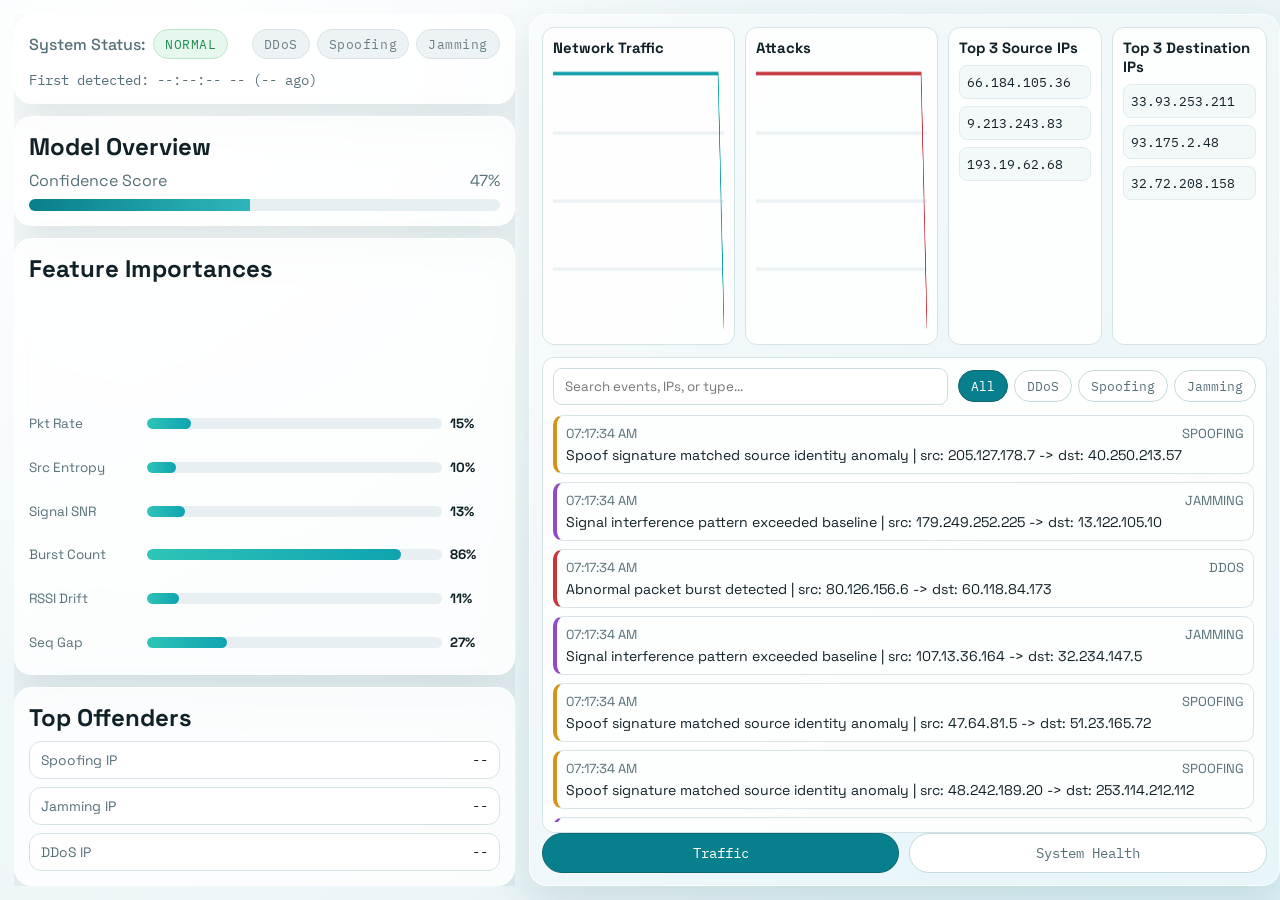
==== Dashboard/index.html @ 2bdbc836 "version 1 of dashboard; doesnt represent data" ====
<!DOCTYPE html>
<html lang="en">
<head>
  <meta charset="UTF-8" />
  <meta name="viewport" content="width=device-width, initial-scale=1.0" />
  <title>Network Intrusion Dashboard</title>
  <link rel="preconnect" href="https://fonts.googleapis.com" />
  <link rel="preconnect" href="https://fonts.gstatic.com" crossorigin />
  <link rel="stylesheet" href="styles.css" />
</head>
<body>
  <div class="app-shell">
    <aside class="left-panel">
      <section class="panel-card status-card">
        <div class="status-row">
          <div class="system-status" id="systemStatusWrap">
            <span class="label">System Status:</span>
            <span class="pill" id="systemStatus">NORMAL</span>
          </div>
          <div class="threat-indicators">
            <div class="threat-pill" id="ddosIndicator">DDoS</div>
            <div class="threat-pill" id="spoofingIndicator">Spoofing</div>
            <div class="threat-pill" id="jammingIndicator">Jamming</div>
          </div>
        </div>
        <p class="detect-time" id="firstDetected">First detected: --:--:-- -- (-- ago)</p>
      </section>

      <section class="panel-card model-overview-card">
        <h2>Model Overview</h2>
        <div class="stat-line">
          <span>Confidence Score</span>
          <span id="confidenceScore">--%</span>
        </div>
        <div class="progress-wrap">
          <div class="progress-fill" id="confidenceBar"></div>
        </div>
      </section>

      <section class="panel-card feature-card">
        <h2>Feature Importances</h2>
        <div class="feature-bars" id="featureBars"></div>
      </section>

      <section class="panel-card offenders-card">
        <h2>Top Offenders</h2>
        <div class="offender-grid">
          <div class="offender-item">
            <span class="offender-label">Spoofing IP</span>
            <span class="offender-ip" id="spoofingIp">--</span>
          </div>
          <div class="offender-item">
            <span class="offender-label">Jamming IP</span>
            <span class="offender-ip" id="jammingIp">--</span>
          </div>
          <div class="offender-item">
            <span class="offender-label">DDoS IP</span>
            <span class="offender-ip" id="ddosIp">--</span>
          </div>
        </div>
      </section>
    </aside>

    <main class="right-panel">
      <section class="tab-view active" id="trafficTab" aria-label="Traffic Tab">
        <div class="traffic-layout">
          <div class="traffic-top">
            <div class="mini-chart-card">
              <h3>Network Traffic</h3>
              <canvas id="trafficChart" width="400" height="160"></canvas>
            </div>

            <div class="mini-chart-card">
              <h3>Attacks</h3>
              <canvas id="attackChart" width="400" height="160"></canvas>
            </div>

            <div class="ip-list-card">
              <h3>Top 3 Source IPs</h3>
              <ul id="sourceIpList"></ul>
            </div>

            <div class="ip-list-card">
              <h3>Top 3 Destination IPs</h3>
              <ul id="destinationIpList"></ul>
            </div>
          </div>

          <div class="traffic-bottom">
            <div class="log-controls">
              <input type="text" id="logSearch" placeholder="Search events, IPs, or type..." />
              <div class="filters" id="filters">
                <button class="filter-btn active" data-filter="all">All</button>
                <button class="filter-btn" data-filter="ddos">DDoS</button>
                <button class="filter-btn" data-filter="spoofing">Spoofing</button>
                <button class="filter-btn" data-filter="jamming">Jamming</button>
              </div>
            </div>
            <div class="event-log" id="eventLog"></div>
          </div>
        </div>
      </section>

      <section class="tab-view" id="healthTab" aria-label="System Health Tab">
        <div class="health-layout">
          <section class="panel-card health-card">
            <h2>System</h2>
            <p id="systemUptime">System uptime: --:--:-- (since --/--/-- --:--)</p>
            <p id="lastUpdated">Last updated: --:--:--</p>
            <div class="status-line">
              <span>System Health Status</span>
              <span class="status-pill healthy" id="systemHealthStatus">HEALTHY</span>
            </div>
            <div class="metric-grid" id="systemMetrics"></div>
          </section>

          <section class="panel-card health-card">
            <h2>Model Status</h2>
            <div class="status-line">
              <span>Model Pipeline</span>
              <span class="status-pill healthy" id="modelStatus">ACTIVE</span>
            </div>
            <div class="metric-grid" id="modelMetrics"></div>
          </section>

          <section class="panel-card health-card">
            <h2>Data Status</h2>
            <div class="status-line">
              <span>Ingestion Status</span>
              <span class="status-pill healthy" id="dataStatus">INGESTING</span>
            </div>
            <div class="metric-grid" id="dataMetrics"></div>
          </section>
        </div>
      </section>

      <nav class="tab-controls" aria-label="Dashboard Tabs">
        <button class="tab-btn active" data-tab="trafficTab">Traffic</button>
        <button class="tab-btn" data-tab="healthTab">System Health</button>
      </nav>
    </main>
  </div>

  <script src="script.js"></script>
</body>
</html>
---- Dashboard/styles.css ----
@import url('https://fonts.googleapis.com/css2?family=Space+Grotesk:wght@400;500;700&family=IBM+Plex+Mono:wght@400;500;700&display=swap');

:root {
  --bg-0: #f4f9fb;
  --bg-1: #e5f2f4;
  --panel: rgba(255, 255, 255, 0.78);
  --panel-strong: #ffffff;
  --line: #d4e3e5;
  --text: #102127;
  --muted: #567079;
  --accent: #087f8c;
  --accent-soft: #b7ecf2;
  --danger: #c7363f;
  --success: #1e8f4d;
  --warning: #d39419;
  --radius-lg: 18px;
  --radius-md: 12px;
  --shadow: 0 18px 42px rgba(19, 62, 70, 0.12);
}

* {
  box-sizing: border-box;
}

html,
body {
  height: 100%;
  margin: 0;
  overflow: hidden;
}

body {
  font-family: "Space Grotesk", "Segoe UI", sans-serif;
  color: var(--text);
  background:
    radial-gradient(circle at 12% 8%, #ffffff 0%, rgba(255, 255, 255, 0) 45%),
    radial-gradient(circle at 88% 92%, #dbf1f7 0%, rgba(219, 241, 247, 0) 48%),
    linear-gradient(125deg, var(--bg-0), var(--bg-1));
}

h2,
h3,
p {
  margin: 0;
}

.app-shell {
  display: grid;
  grid-template-columns: 40% 60%;
  height: 100dvh;
  gap: 14px;
  padding: 14px;
}

.left-panel,
.right-panel {
  height: 100%;
  min-height: 0;
}

.left-panel {
  display: grid;
  grid-template-rows: auto auto minmax(0, 1fr) auto;
  gap: 12px;
  overflow: hidden;
}

.panel-card {
  background: var(--panel);
  border: 1px solid rgba(255, 255, 255, 0.9);
  backdrop-filter: blur(8px);
  border-radius: var(--radius-lg);
  padding: 14px;
  box-shadow: var(--shadow);
}

.status-card {
  display: grid;
  gap: 12px;
}

.status-row {
  display: flex;
  gap: 10px;
  justify-content: space-between;
  flex-wrap: wrap;
}

.system-status {
  display: flex;
  align-items: center;
  gap: 8px;
}

.label {
  color: var(--muted);
  font-weight: 500;
}

.pill,
.threat-pill,
.status-pill {
  font-family: "IBM Plex Mono", monospace;
  font-size: 0.83rem;
  letter-spacing: 0.04em;
  border-radius: 999px;
  padding: 5px 11px;
  border: 1px solid transparent;
}

.pill.normal {
  color: var(--success);
  background: #e6f7ee;
  border-color: #bce6ce;
}

.pill.danger {
  color: var(--danger);
  background: #fdeced;
  border-color: #f5b9be;
}

.threat-indicators {
  display: flex;
  gap: 7px;
  flex-wrap: wrap;
}

.threat-pill {
  color: #6b8087;
  background: #edf2f4;
  border-color: #d9e3e6;
}

.threat-pill.active {
  color: #ffffff;
  background: var(--danger);
  border-color: #b51e27;
}

.detect-time {
  color: var(--muted);
  font-family: "IBM Plex Mono", monospace;
  font-size: 0.86rem;
}

.model-overview-card {
  display: grid;
  gap: 8px;
}

.stat-line {
  display: flex;
  justify-content: space-between;
  align-items: center;
  color: var(--muted);
}

.progress-wrap {
  height: 12px;
  border-radius: 999px;
  background: #e6eff1;
  overflow: hidden;
}

.progress-fill {
  height: 100%;
  width: 0;
  background: linear-gradient(90deg, var(--accent), #2fb6ba);
  transition: width 0.5s ease;
}

.feature-card {
  display: grid;
  gap: 10px;
  min-height: 200px;
  min-width: 0;
  overflow: hidden;
}

.feature-bars {
  display: grid;
  gap: 8px;
  min-height: 0;
}

.feature-row {
  display: grid;
  grid-template-columns: 110px 1fr 50px;
  align-items: center;
  gap: 8px;
  font-size: 0.84rem;
}

.feature-row span {
  color: var(--muted);
}

.feature-track {
  height: 11px;
  border-radius: 999px;
  background: #e8eff2;
  overflow: hidden;
}

.feature-value {
  height: 100%;
  border-radius: inherit;
  background: linear-gradient(90deg, #2ec4b6, #0fa3b1);
}

.offenders-card {
  display: grid;
  gap: 8px;
}

.offender-grid {
  display: grid;
  gap: 8px;
}

.offender-item {
  display: flex;
  justify-content: space-between;
  align-items: center;
  background: var(--panel-strong);
  border: 1px solid var(--line);
  border-radius: var(--radius-md);
  padding: 9px 11px;
}

.offender-label {
  color: var(--muted);
  font-size: 0.86rem;
}

.offender-ip {
  font-family: "IBM Plex Mono", monospace;
  font-size: 0.86rem;
}

.right-panel {
  background: rgba(255, 255, 255, 0.32);
  border: 1px solid rgba(255, 255, 255, 0.7);
  border-radius: var(--radius-lg);
  box-shadow: var(--shadow);
  display: flex;
  flex-direction: column;
  min-height: 0;
  height: 100%;
  overflow: hidden;
}

.tab-view {
  flex: 1;
  display: none;
  min-height: 0;
  overflow: hidden;
}

.tab-view.active {
  display: block;
}

.traffic-layout {
  height: 100%;
  display: grid;
  grid-template-rows: 40% 60%;
  gap: 12px;
  padding: 12px;
}

.traffic-top {
  min-height: 0;
  display: grid;
  grid-template-columns: 1fr 1fr 0.8fr 0.8fr;
  gap: 10px;
}

.mini-chart-card,
.ip-list-card,
.traffic-bottom,
.health-card {
  background: rgba(255, 255, 255, 0.88);
  border: 1px solid var(--line);
  border-radius: var(--radius-md);
  padding: 10px;
}

.mini-chart-card h3,
.ip-list-card h3,
.health-card h2 {
  margin-bottom: 8px;
  font-size: 0.93rem;
}

canvas {
  width: 100%;
  height: calc(100% - 24px);
}

.ip-list-card ul {
  list-style: none;
  margin: 0;
  padding: 0;
  display: grid;
  gap: 7px;
}

.ip-list-card li {
  font-family: "IBM Plex Mono", monospace;
  font-size: 0.83rem;
  padding: 7px;
  border-radius: 8px;
  background: #f3f8f9;
  border: 1px solid #dfebee;
}

.traffic-bottom {
  min-height: 0;
  display: grid;
  grid-template-rows: auto 1fr;
  gap: 10px;
}

.log-controls {
  display: grid;
  grid-template-columns: 1fr auto;
  gap: 10px;
  align-items: center;
}

#logSearch {
  width: 100%;
  border: 1px solid #ccdde0;
  border-radius: 9px;
  padding: 9px 11px;
  font-family: inherit;
}

.filters {
  display: flex;
  gap: 6px;
}

.filter-btn,
.tab-btn {
  border: 1px solid #c4dadd;
  background: #ffffff;
  color: var(--muted);
  border-radius: 999px;
  padding: 7px 12px;
  font-family: "IBM Plex Mono", monospace;
  font-size: 0.79rem;
  cursor: pointer;
}

.filter-btn.active,
.tab-btn.active {
  color: #ffffff;
  background: var(--accent);
  border-color: #0f6770;
}

.event-log {
  min-height: 0;
  overflow: auto;
  display: grid;
  gap: 8px;
  padding-right: 2px;
}

.log-item {
  border: 1px solid #d9e5e8;
  border-left-width: 4px;
  border-radius: 10px;
  padding: 9px;
  background: #fdfefe;
}

.log-item.ddos {
  border-left-color: #c7363f;
}

.log-item.spoofing {
  border-left-color: #d39419;
}

.log-item.jamming {
  border-left-color: #8f4bc9;
}

.log-head {
  display: flex;
  justify-content: space-between;
  margin-bottom: 4px;
  font-size: 0.82rem;
  color: var(--muted);
}

.log-text {
  font-size: 0.88rem;
}

.health-layout {
  height: 100%;
  padding: 12px;
  display: grid;
  grid-template-rows: 1fr 1fr 1fr;
  gap: 10px;
}

.health-card {
  display: grid;
  gap: 8px;
}

.health-card p {
  color: var(--muted);
  font-family: "IBM Plex Mono", monospace;
  font-size: 0.84rem;
}

.status-line {
  display: flex;
  justify-content: space-between;
  align-items: center;
}

.status-pill.healthy {
  color: var(--success);
  background: #e6f7ee;
  border-color: #bce6ce;
}

.status-pill.degraded {
  color: #8a6207;
  background: #fff4dc;
  border-color: #f3d08f;
}

.status-pill.critical {
  color: var(--danger);
  background: #fdeced;
  border-color: #f5b9be;
}

.metric-grid {
  display: grid;
  grid-template-columns: repeat(3, minmax(120px, 1fr));
  gap: 8px;
}

.metric {
  border: 1px solid #dce7ea;
  border-radius: 9px;
  padding: 8px;
  background: #f9fcfc;
}

.metric .name {
  color: var(--muted);
  font-size: 0.79rem;
}

.metric .value {
  margin-top: 2px;
  font-family: "IBM Plex Mono", monospace;
  font-size: 0.89rem;
}

.tab-controls {
  display: grid;
  grid-template-columns: 1fr 1fr;
  gap: 10px;
  padding: 0 12px 12px;
}

.tab-btn {
  font-size: 0.85rem;
  padding: 10px;
}

@media (max-width: 1200px) {
  .traffic-top {
    grid-template-columns: 1fr 1fr;
  }

  .metric-grid {
    grid-template-columns: repeat(2, minmax(120px, 1fr));
  }
}

@media (max-width: 980px) {
  .app-shell {
    grid-template-columns: 1fr;
    grid-template-rows: auto auto;
    height: 100dvh;
  }

  .left-panel {
    grid-template-rows: auto auto auto auto;
  }

  .right-panel {
    min-height: 70vh;
  }

  .traffic-layout {
    grid-template-rows: auto 1fr;
  }

  .traffic-top {
    grid-template-columns: 1fr;
  }

  .log-controls {
    grid-template-columns: 1fr;
  }

  .filters {
    flex-wrap: wrap;
  }

  .metric-grid {
    grid-template-columns: 1fr;
  }
}
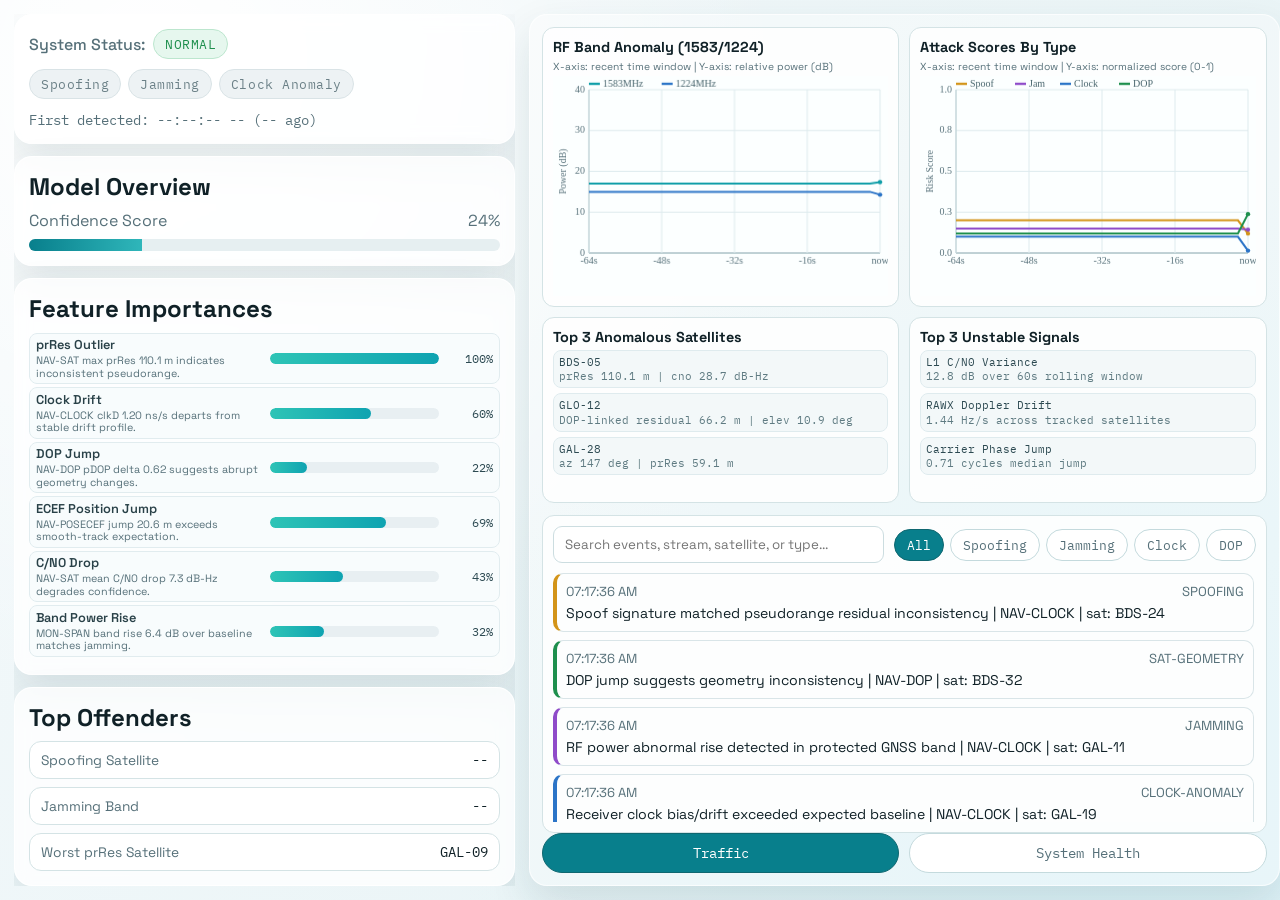
==== commit ab64c1ce: "updated dashboard for 3/24 demo" ====
--- a/Dashboard/index.html
+++ b/Dashboard/index.html
@@ -3,7 +3,7 @@
 <head>
   <meta charset="UTF-8" />
   <meta name="viewport" content="width=device-width, initial-scale=1.0" />
-  <title>Network Intrusion Dashboard</title>
+  <title>GNSS Intrusion Dashboard</title>
   <link rel="preconnect" href="https://fonts.googleapis.com" />
   <link rel="preconnect" href="https://fonts.gstatic.com" crossorigin />
   <link rel="stylesheet" href="styles.css" />
@@ -18,9 +18,9 @@
             <span class="pill" id="systemStatus">NORMAL</span>
           </div>
           <div class="threat-indicators">
-            <div class="threat-pill" id="ddosIndicator">DDoS</div>
             <div class="threat-pill" id="spoofingIndicator">Spoofing</div>
             <div class="threat-pill" id="jammingIndicator">Jamming</div>
+            <div class="threat-pill" id="clockIndicator">Clock Anomaly</div>
           </div>
         </div>
         <p class="detect-time" id="firstDetected">First detected: --:--:-- -- (-- ago)</p>
@@ -46,16 +46,16 @@
         <h2>Top Offenders</h2>
         <div class="offender-grid">
           <div class="offender-item">
-            <span class="offender-label">Spoofing IP</span>
-            <span class="offender-ip" id="spoofingIp">--</span>
+            <span class="offender-label">Spoofing Satellite</span>
+            <span class="offender-value" id="spoofingSat">--</span>
           </div>
           <div class="offender-item">
-            <span class="offender-label">Jamming IP</span>
-            <span class="offender-ip" id="jammingIp">--</span>
+            <span class="offender-label">Jamming Band</span>
+            <span class="offender-value" id="jammingBand">--</span>
           </div>
           <div class="offender-item">
-            <span class="offender-label">DDoS IP</span>
-            <span class="offender-ip" id="ddosIp">--</span>
+            <span class="offender-label">Worst prRes Satellite</span>
+            <span class="offender-value" id="worstPrResSat">--</span>
           </div>
         </div>
       </section>
@@ -66,34 +66,37 @@
         <div class="traffic-layout">
           <div class="traffic-top">
             <div class="mini-chart-card">
-              <h3>Network Traffic</h3>
-              <canvas id="trafficChart" width="400" height="160"></canvas>
+              <h3>RF Band Anomaly (1583/1224)</h3>
+              <p class="chart-caption">X-axis: recent time window | Y-axis: relative power (dB)</p>
+              <canvas id="rfChart"></canvas>
             </div>
 
             <div class="mini-chart-card">
-              <h3>Attacks</h3>
-              <canvas id="attackChart" width="400" height="160"></canvas>
+              <h3>Attack Scores By Type</h3>
+              <p class="chart-caption">X-axis: recent time window | Y-axis: normalized score (0-1)</p>
+              <canvas id="attackScoreChart"></canvas>
             </div>
 
             <div class="ip-list-card">
-              <h3>Top 3 Source IPs</h3>
-              <ul id="sourceIpList"></ul>
+              <h3>Top 3 Anomalous Satellites</h3>
+              <ul id="anomalousSatList"></ul>
             </div>
 
             <div class="ip-list-card">
-              <h3>Top 3 Destination IPs</h3>
-              <ul id="destinationIpList"></ul>
+              <h3>Top 3 Unstable Signals</h3>
+              <ul id="unstableSignalList"></ul>
             </div>
           </div>
 
           <div class="traffic-bottom">
             <div class="log-controls">
-              <input type="text" id="logSearch" placeholder="Search events, IPs, or type..." />
+              <input type="text" id="logSearch" placeholder="Search events, stream, satellite, or type..." />
               <div class="filters" id="filters">
                 <button class="filter-btn active" data-filter="all">All</button>
-                <button class="filter-btn" data-filter="ddos">DDoS</button>
                 <button class="filter-btn" data-filter="spoofing">Spoofing</button>
                 <button class="filter-btn" data-filter="jamming">Jamming</button>
+                <button class="filter-btn" data-filter="clock-anomaly">Clock</button>
+                <button class="filter-btn" data-filter="sat-geometry">DOP</button>
               </div>
             </div>
             <div class="event-log" id="eventLog"></div>
--- a/Dashboard/styles.css
+++ b/Dashboard/styles.css
@@ -172,7 +172,7 @@
 
 .feature-card {
   display: grid;
-  gap: 10px;
+  gap: 4px;
   min-height: 200px;
   min-width: 0;
   overflow: hidden;
@@ -180,20 +180,38 @@
 
 .feature-bars {
   display: grid;
-  gap: 8px;
-  min-height: 0;
+  gap: 3px;
+  min-height: 0;
+  padding-bottom: 3px;
 }
 
 .feature-row {
   display: grid;
-  grid-template-columns: 110px 1fr 50px;
+  grid-template-columns: minmax(130px, 1.35fr) 1fr 48px;
   align-items: center;
-  gap: 8px;
-  font-size: 0.84rem;
-}
-
-.feature-row span {
-  color: var(--muted);
+  gap: 6px;
+  font-size: 0.8rem;
+  padding: 4px 6px;
+  border-radius: 8px;
+  background: rgba(248, 252, 253, 0.9);
+  border: 1px solid #e1ecef;
+}
+
+.feature-meta {
+  min-width: 0;
+}
+
+.feature-name {
+  color: #294148;
+  font-weight: 600;
+  line-height: 1.1;
+}
+
+.feature-reason {
+  color: var(--muted);
+  margin-top: 2px;
+  font-size: 0.67rem;
+  line-height: 1.15;
 }
 
 .feature-track {
@@ -207,6 +225,13 @@
   height: 100%;
   border-radius: inherit;
   background: linear-gradient(90deg, #2ec4b6, #0fa3b1);
+}
+
+.feature-score {
+  text-align: right;
+  font-family: "IBM Plex Mono", monospace;
+  font-size: 0.75rem;
+  color: #2d4a52;
 }
 
 .offenders-card {
@@ -234,7 +259,7 @@
   font-size: 0.86rem;
 }
 
-.offender-ip {
+.offender-value {
   font-family: "IBM Plex Mono", monospace;
   font-size: 0.86rem;
 }
@@ -265,7 +290,7 @@
 .traffic-layout {
   height: 100%;
   display: grid;
-  grid-template-rows: 40% 60%;
+  grid-template-rows: 60% 40%;
   gap: 12px;
   padding: 12px;
 }
@@ -273,30 +298,54 @@
 .traffic-top {
   min-height: 0;
   display: grid;
-  grid-template-columns: 1fr 1fr 0.8fr 0.8fr;
+  grid-template-columns: 1fr 1fr;
+  grid-template-rows: minmax(0, 1.2fr) minmax(0, 0.8fr);
   gap: 10px;
 }
 
 .mini-chart-card,
 .ip-list-card,
-.traffic-bottom,
+.traffic-bottom {
+  background: rgba(255, 255, 255, 0.88);
+  border: 1px solid var(--line);
+  border-radius: var(--radius-md);
+  padding: 10px;
+  min-height: 0;
+  overflow: hidden;
+}
+
 .health-card {
   background: rgba(255, 255, 255, 0.88);
   border: 1px solid var(--line);
   border-radius: var(--radius-md);
-  padding: 10px;
+  padding: 9px;
+  min-height: 0;
+  overflow: hidden;
+}
+
+.mini-chart-card,
+.ip-list-card {
+  display: grid;
+  grid-template-rows: auto auto minmax(0, 1fr);
 }
 
 .mini-chart-card h3,
 .ip-list-card h3,
 .health-card h2 {
-  margin-bottom: 8px;
-  font-size: 0.93rem;
+  margin-bottom: 4px;
+  font-size: 0.9rem;
+}
+
+.chart-caption {
+  color: var(--muted);
+  font-size: 0.64rem;
+  margin-bottom: 3px;
 }
 
 canvas {
+  display: block;
   width: 100%;
-  height: calc(100% - 24px);
+  height: 100%;
 }
 
 .ip-list-card ul {
@@ -304,16 +353,29 @@
   margin: 0;
   padding: 0;
   display: grid;
-  gap: 7px;
+  gap: 5px;
+  min-height: 0;
+  align-content: start;
 }
 
 .ip-list-card li {
   font-family: "IBM Plex Mono", monospace;
-  font-size: 0.83rem;
-  padding: 7px;
+  font-size: 0.71rem;
+  padding: 4px 5px;
   border-radius: 8px;
   background: #f3f8f9;
   border: 1px solid #dfebee;
+  line-height: 1.2;
+}
+
+.sat-main {
+  color: #2d4a52;
+}
+
+.sat-sub {
+  color: #5f7b82;
+  margin-top: 2px;
+  font-size: 0.67rem;
 }
 
 .traffic-bottom {
@@ -378,16 +440,20 @@
   background: #fdfefe;
 }
 
-.log-item.ddos {
-  border-left-color: #c7363f;
-}
-
 .log-item.spoofing {
   border-left-color: #d39419;
 }
 
 .log-item.jamming {
   border-left-color: #8f4bc9;
+}
+
+.log-item.clock-anomaly {
+  border-left-color: #2b74c7;
+}
+
+.log-item.sat-geometry {
+  border-left-color: #1e8f4d;
 }
 
 .log-head {
@@ -412,13 +478,13 @@
 
 .health-card {
   display: grid;
-  gap: 8px;
+  gap: 6px;
 }
 
 .health-card p {
   color: var(--muted);
   font-family: "IBM Plex Mono", monospace;
-  font-size: 0.84rem;
+  font-size: 0.79rem;
 }
 
 .status-line {
@@ -448,25 +514,25 @@
 .metric-grid {
   display: grid;
   grid-template-columns: repeat(3, minmax(120px, 1fr));
-  gap: 8px;
+  gap: 6px;
 }
 
 .metric {
   border: 1px solid #dce7ea;
   border-radius: 9px;
-  padding: 8px;
+  padding: 6px;
   background: #f9fcfc;
 }
 
 .metric .name {
   color: var(--muted);
-  font-size: 0.79rem;
+  font-size: 0.73rem;
 }
 
 .metric .value {
-  margin-top: 2px;
-  font-family: "IBM Plex Mono", monospace;
-  font-size: 0.89rem;
+  margin-top: 1px;
+  font-family: "IBM Plex Mono", monospace;
+  font-size: 0.82rem;
 }
 
 .tab-controls {
@@ -483,7 +549,8 @@
 
 @media (max-width: 1200px) {
   .traffic-top {
-    grid-template-columns: 1fr 1fr;
+    grid-template-columns: 1fr;
+    grid-template-rows: repeat(4, minmax(0, auto));
   }
 
   .metric-grid {
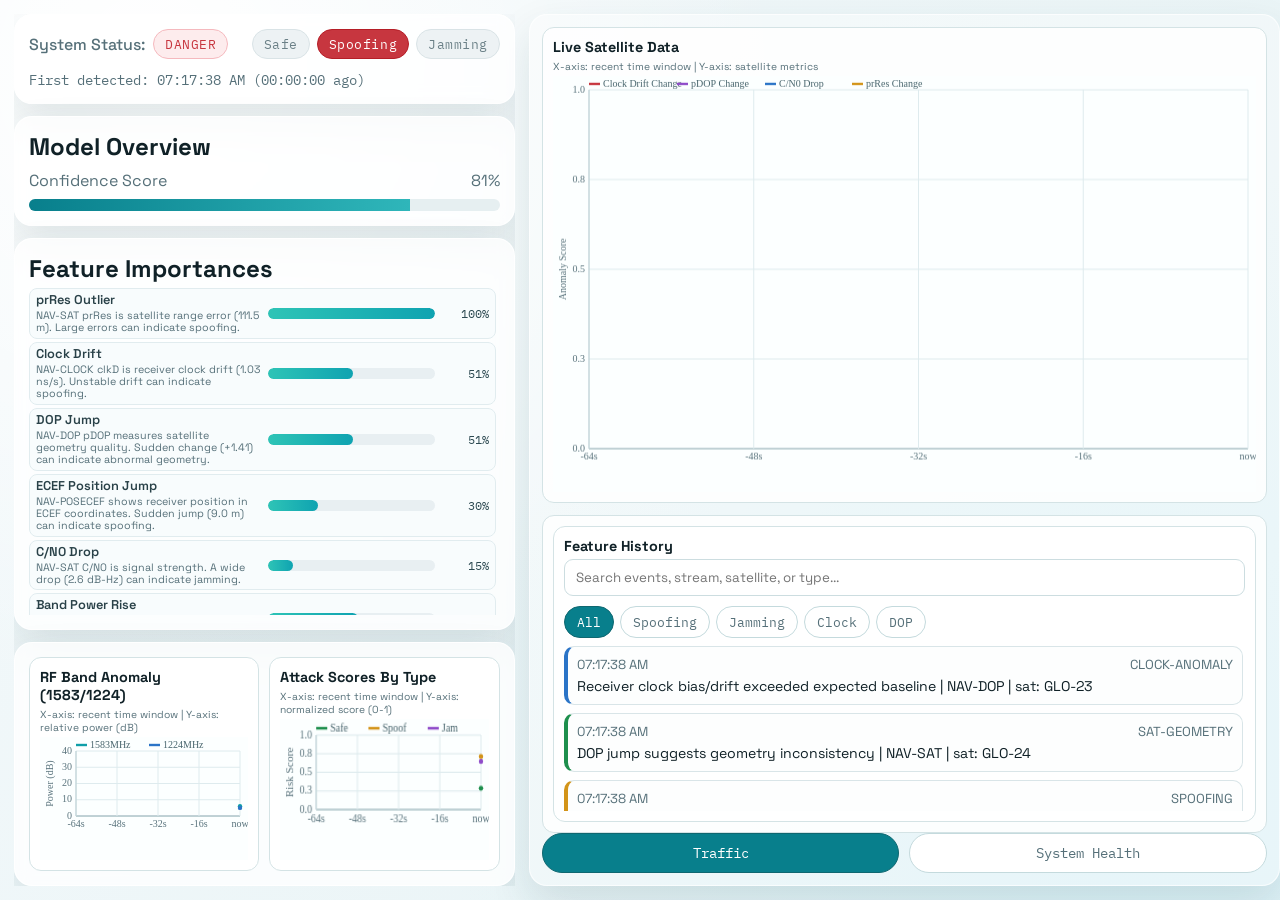
==== commit 08109445: "dashboard, backend updates, feature importances" ====
--- a/Dashboard/index.html
+++ b/Dashboard/index.html
@@ -18,9 +18,9 @@
             <span class="pill" id="systemStatus">NORMAL</span>
           </div>
           <div class="threat-indicators">
+            <div class="threat-pill" id="safeIndicator">Safe</div>
             <div class="threat-pill" id="spoofingIndicator">Spoofing</div>
             <div class="threat-pill" id="jammingIndicator">Jamming</div>
-            <div class="threat-pill" id="clockIndicator">Clock Anomaly</div>
           </div>
         </div>
         <p class="detect-time" id="firstDetected">First detected: --:--:-- -- (-- ago)</p>
@@ -42,21 +42,17 @@
         <div class="feature-bars" id="featureBars"></div>
       </section>
 
-      <section class="panel-card offenders-card">
-        <h2>Top Offenders</h2>
-        <div class="offender-grid">
-          <div class="offender-item">
-            <span class="offender-label">Spoofing Satellite</span>
-            <span class="offender-value" id="spoofingSat">--</span>
-          </div>
-          <div class="offender-item">
-            <span class="offender-label">Jamming Band</span>
-            <span class="offender-value" id="jammingBand">--</span>
-          </div>
-          <div class="offender-item">
-            <span class="offender-label">Worst prRes Satellite</span>
-            <span class="offender-value" id="worstPrResSat">--</span>
-          </div>
+      <section class="panel-card left-charts-card">
+        <div class="mini-chart-card">
+          <h3>RF Band Anomaly (1583/1224)</h3>
+          <p class="chart-caption">X-axis: recent time window | Y-axis: relative power (dB)</p>
+          <canvas id="rfChart"></canvas>
+        </div>
+
+        <div class="mini-chart-card">
+          <h3>Attack Scores By Type</h3>
+          <p class="chart-caption">X-axis: recent time window | Y-axis: normalized score (0-1)</p>
+          <canvas id="attackScoreChart"></canvas>
         </div>
       </section>
     </aside>
@@ -66,40 +62,27 @@
         <div class="traffic-layout">
           <div class="traffic-top">
             <div class="mini-chart-card">
-              <h3>RF Band Anomaly (1583/1224)</h3>
-              <p class="chart-caption">X-axis: recent time window | Y-axis: relative power (dB)</p>
-              <canvas id="rfChart"></canvas>
-            </div>
-
-            <div class="mini-chart-card">
-              <h3>Attack Scores By Type</h3>
-              <p class="chart-caption">X-axis: recent time window | Y-axis: normalized score (0-1)</p>
-              <canvas id="attackScoreChart"></canvas>
-            </div>
-
-            <div class="ip-list-card">
-              <h3>Top 3 Anomalous Satellites</h3>
-              <ul id="anomalousSatList"></ul>
-            </div>
-
-            <div class="ip-list-card">
-              <h3>Top 3 Unstable Signals</h3>
-              <ul id="unstableSignalList"></ul>
+              <h3>Live Satellite Data</h3>
+              <p class="chart-caption">X-axis: recent time window | Y-axis: satellite metrics</p>
+              <canvas id="liveOverviewChart"></canvas>
             </div>
           </div>
 
           <div class="traffic-bottom">
-            <div class="log-controls">
-              <input type="text" id="logSearch" placeholder="Search events, stream, satellite, or type..." />
-              <div class="filters" id="filters">
-                <button class="filter-btn active" data-filter="all">All</button>
-                <button class="filter-btn" data-filter="spoofing">Spoofing</button>
-                <button class="filter-btn" data-filter="jamming">Jamming</button>
-                <button class="filter-btn" data-filter="clock-anomaly">Clock</button>
-                <button class="filter-btn" data-filter="sat-geometry">DOP</button>
+            <div class="history-card">
+              <h3>Feature History</h3>
+              <div class="log-controls">
+                <input type="text" id="logSearch" placeholder="Search events, stream, satellite, or type..." />
+                <div class="filters" id="filters">
+                  <button class="filter-btn active" data-filter="all">All</button>
+                  <button class="filter-btn" data-filter="spoofing">Spoofing</button>
+                  <button class="filter-btn" data-filter="jamming">Jamming</button>
+                  <button class="filter-btn" data-filter="clock-anomaly">Clock</button>
+                  <button class="filter-btn" data-filter="sat-geometry">DOP</button>
+                </div>
               </div>
+              <div class="event-log" id="eventLog"></div>
             </div>
-            <div class="event-log" id="eventLog"></div>
           </div>
         </div>
       </section>
@@ -108,8 +91,16 @@
         <div class="health-layout">
           <section class="panel-card health-card">
             <h2>System</h2>
-            <p id="systemUptime">System uptime: --:--:-- (since --/--/-- --:--)</p>
-            <p id="lastUpdated">Last updated: --:--:--</p>
+            <div class="system-meta-row">
+              <div class="system-meta-text">
+                <p id="systemUptime">System uptime: --:--:-- (since --/--/-- --:--)</p>
+                <p id="lastUpdated">Last updated: --:--:--</p>
+              </div>
+              <div class="jump-controls" aria-label="Jump to timestamp or sample index">
+                <input id="healthJumpInput" type="number" min="0" step="1" value="0" placeholder="Sample index" />
+                <button id="healthJumpButton" type="button">Jump</button>
+              </div>
+            </div>
             <div class="status-line">
               <span>System Health Status</span>
               <span class="status-pill healthy" id="systemHealthStatus">HEALTHY</span>
--- a/Dashboard/styles.css
+++ b/Dashboard/styles.css
@@ -65,6 +65,13 @@
   overflow: hidden;
 }
 
+.left-charts-card {
+  display: grid;
+  grid-template-columns: 1fr 1fr;
+  gap: 10px;
+  min-height: 220px;
+}
+
 .panel-card {
   background: var(--panel);
   border: 1px solid rgba(255, 255, 255, 0.9);
@@ -138,6 +145,12 @@
   border-color: #b51e27;
 }
 
+#safeIndicator.active {
+  color: #ffffff;
+  background: #1e8f4d;
+  border-color: #176f3d;
+}
+
 .detect-time {
   color: var(--muted);
   font-family: "IBM Plex Mono", monospace;
@@ -183,6 +196,10 @@
   gap: 3px;
   min-height: 0;
   padding-bottom: 3px;
+  overflow-y: auto;
+  overflow-x: hidden;
+  align-content: start;
+  padding-right: 4px;
 }
 
 .feature-row {
@@ -234,36 +251,6 @@
   color: #2d4a52;
 }
 
-.offenders-card {
-  display: grid;
-  gap: 8px;
-}
-
-.offender-grid {
-  display: grid;
-  gap: 8px;
-}
-
-.offender-item {
-  display: flex;
-  justify-content: space-between;
-  align-items: center;
-  background: var(--panel-strong);
-  border: 1px solid var(--line);
-  border-radius: var(--radius-md);
-  padding: 9px 11px;
-}
-
-.offender-label {
-  color: var(--muted);
-  font-size: 0.86rem;
-}
-
-.offender-value {
-  font-family: "IBM Plex Mono", monospace;
-  font-size: 0.86rem;
-}
-
 .right-panel {
   background: rgba(255, 255, 255, 0.32);
   border: 1px solid rgba(255, 255, 255, 0.7);
@@ -297,14 +284,12 @@
 
 .traffic-top {
   min-height: 0;
-  display: grid;
-  grid-template-columns: 1fr 1fr;
-  grid-template-rows: minmax(0, 1.2fr) minmax(0, 0.8fr);
-  gap: 10px;
+  display: block;
+  overflow: hidden;
 }
 
 .mini-chart-card,
-.ip-list-card,
+.history-card,
 .traffic-bottom {
   background: rgba(255, 255, 255, 0.88);
   border: 1px solid var(--line);
@@ -324,13 +309,13 @@
 }
 
 .mini-chart-card,
-.ip-list-card {
+.history-card {
   display: grid;
   grid-template-rows: auto auto minmax(0, 1fr);
 }
 
 .mini-chart-card h3,
-.ip-list-card h3,
+.history-card h3,
 .health-card h2 {
   margin-bottom: 4px;
   font-size: 0.9rem;
@@ -348,48 +333,30 @@
   height: 100%;
 }
 
-.ip-list-card ul {
-  list-style: none;
-  margin: 0;
-  padding: 0;
-  display: grid;
-  gap: 5px;
-  min-height: 0;
-  align-content: start;
-}
-
-.ip-list-card li {
-  font-family: "IBM Plex Mono", monospace;
-  font-size: 0.71rem;
-  padding: 4px 5px;
-  border-radius: 8px;
-  background: #f3f8f9;
-  border: 1px solid #dfebee;
-  line-height: 1.2;
-}
-
-.sat-main {
-  color: #2d4a52;
-}
-
-.sat-sub {
-  color: #5f7b82;
-  margin-top: 2px;
-  font-size: 0.67rem;
-}
-
 .traffic-bottom {
   min-height: 0;
-  display: grid;
-  grid-template-rows: auto 1fr;
-  gap: 10px;
+  display: block;
+  overflow: hidden;
+}
+
+.history-card {
+  min-height: 0;
+  height: 100%;
+  display: grid;
+  grid-template-rows: auto auto minmax(0, 1fr);
+  overflow: hidden;
+}
+
+.traffic-top .mini-chart-card {
+  height: 100%;
 }
 
 .log-controls {
   display: grid;
-  grid-template-columns: 1fr auto;
+  grid-template-columns: 1fr;
   gap: 10px;
   align-items: center;
+  margin-bottom: 8px;
 }
 
 #logSearch {
@@ -425,6 +392,7 @@
 }
 
 .event-log {
+  height: 100%;
   min-height: 0;
   overflow: auto;
   display: grid;
@@ -487,10 +455,50 @@
   font-size: 0.79rem;
 }
 
+.system-meta-row {
+  display: flex;
+  justify-content: space-between;
+  align-items: flex-start;
+  gap: 10px;
+}
+
+.system-meta-text {
+  display: grid;
+  gap: 4px;
+  min-width: 0;
+}
+
 .status-line {
   display: flex;
   justify-content: space-between;
   align-items: center;
+}
+
+.jump-controls {
+  display: flex;
+  flex-shrink: 0;
+  gap: 8px;
+  align-items: center;
+}
+
+#healthJumpInput {
+  width: 122px;
+  border: 1px solid #ccdde0;
+  border-radius: 9px;
+  padding: 6px 8px;
+  font-family: "IBM Plex Mono", monospace;
+  font-size: 0.78rem;
+}
+
+#healthJumpButton {
+  border: 1px solid #bce6ce;
+  border-radius: 9px;
+  padding: 7px 11px;
+  background: #e6f7ee;
+  color: #1e8f4d;
+  font-family: "IBM Plex Mono", monospace;
+  font-size: 0.8rem;
+  cursor: pointer;
 }
 
 .status-pill.healthy {
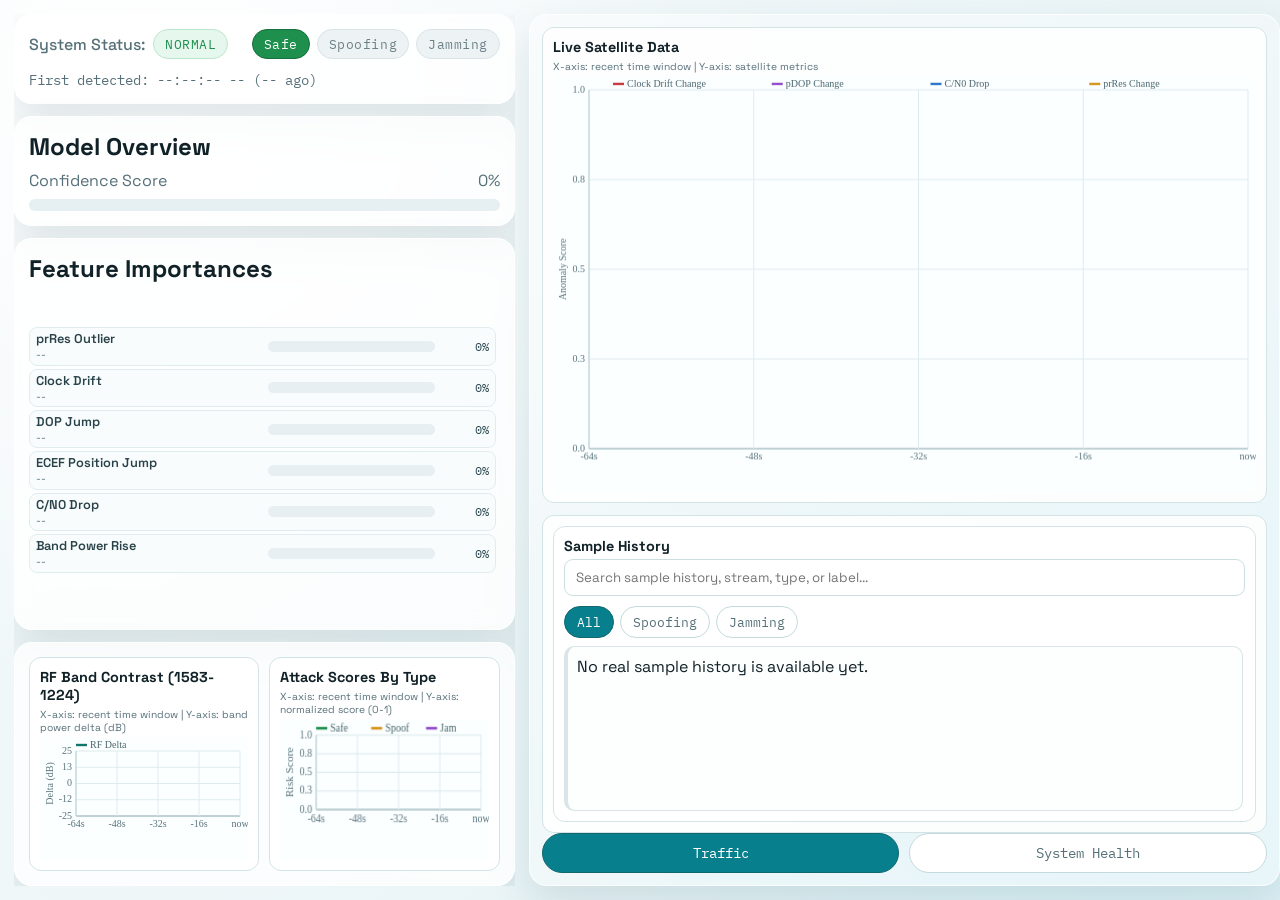
==== commit 57f806a4: "dashbaord updates, validating backend data streams" ====
--- a/Dashboard/index.html
+++ b/Dashboard/index.html
@@ -44,8 +44,8 @@
 
       <section class="panel-card left-charts-card">
         <div class="mini-chart-card">
-          <h3>RF Band Anomaly (1583/1224)</h3>
-          <p class="chart-caption">X-axis: recent time window | Y-axis: relative power (dB)</p>
+          <h3>RF Band Contrast (1583-1224)</h3>
+          <p class="chart-caption">X-axis: recent time window | Y-axis: band power delta (dB)</p>
           <canvas id="rfChart"></canvas>
         </div>
 
@@ -70,15 +70,14 @@
 
           <div class="traffic-bottom">
             <div class="history-card">
-              <h3>Feature History</h3>
+              <h3>Sample History</h3>
               <div class="log-controls">
-                <input type="text" id="logSearch" placeholder="Search events, stream, satellite, or type..." />
+                <input type="text" id="logSearch" placeholder="Search sample history, stream, type, or label..." />
                 <div class="filters" id="filters">
                   <button class="filter-btn active" data-filter="all">All</button>
                   <button class="filter-btn" data-filter="spoofing">Spoofing</button>
                   <button class="filter-btn" data-filter="jamming">Jamming</button>
-                  <button class="filter-btn" data-filter="clock-anomaly">Clock</button>
-                  <button class="filter-btn" data-filter="sat-geometry">DOP</button>
+                  <!-- Clock and DOP filters removed to show only attack-related types -->
                 </div>
               </div>
               <div class="event-log" id="eventLog"></div>
--- a/Dashboard/styles.css
+++ b/Dashboard/styles.css
@@ -408,20 +408,19 @@
   background: #fdfefe;
 }
 
-.log-item.spoofing {
-  border-left-color: #d39419;
-}
-
-.log-item.jamming {
-  border-left-color: #8f4bc9;
-}
-
-.log-item.clock-anomaly {
-  border-left-color: #2b74c7;
-}
-
+/* Safe entries: green */
+.log-item.safe {
+  border-left-color: var(--success);
+  background: #f1fbf6;
+}
+
+/* Attacks: red */
+.log-item.spoofing,
+.log-item.jamming,
+.log-item.clock-anomaly,
 .log-item.sat-geometry {
-  border-left-color: #1e8f4d;
+  border-left-color: var(--danger);
+  background: #fff6f6;
 }
 
 .log-head {
